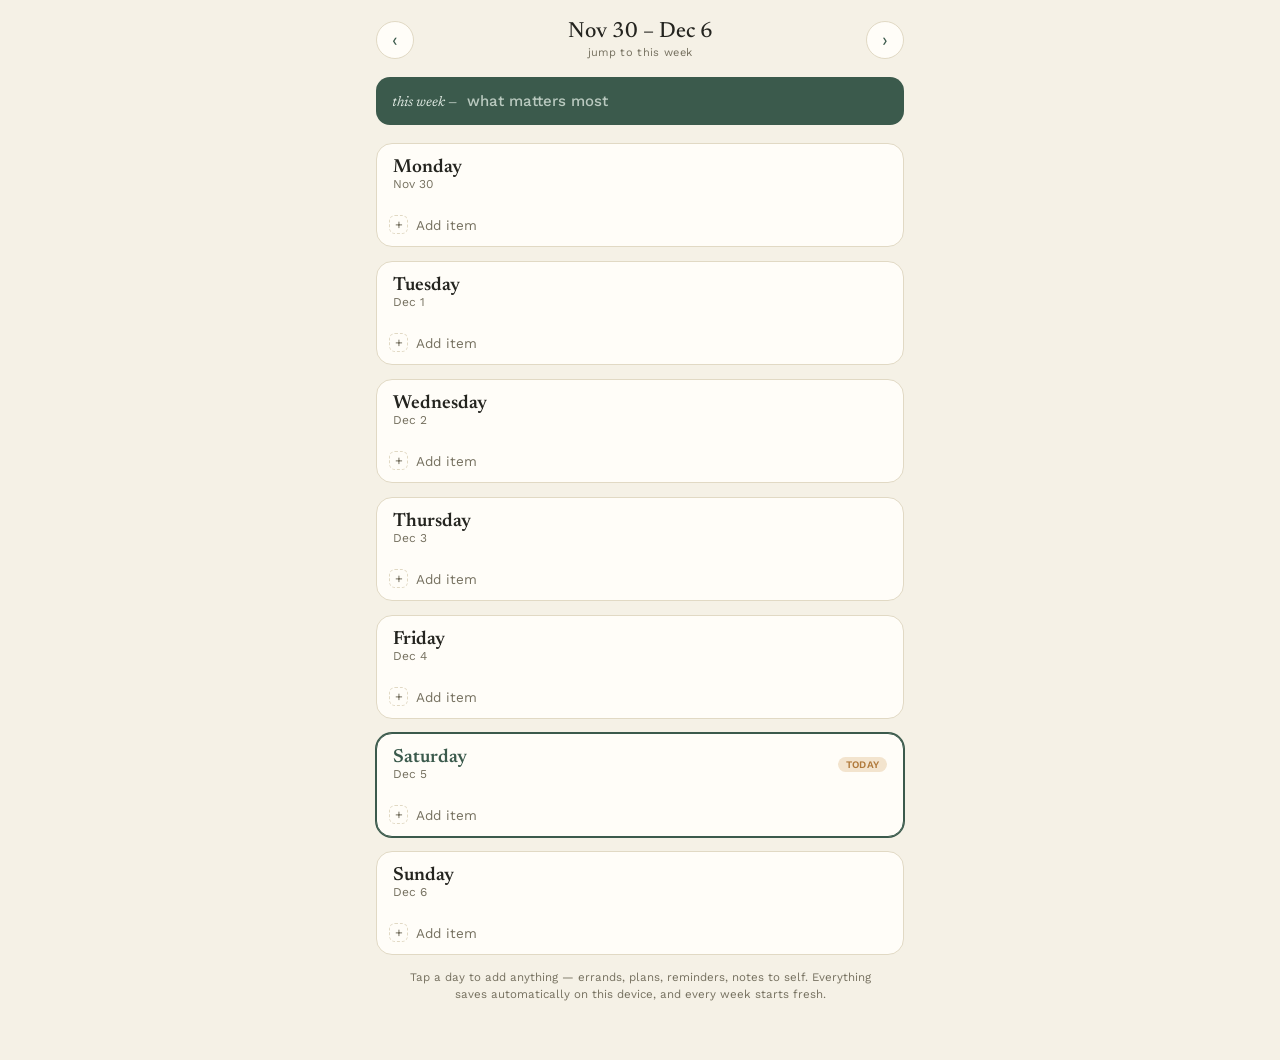
==== planner/index.html @ 42be1db9 "Add files via upload" ====
<!DOCTYPE html>
<html lang="en">
<head>
<meta charset="UTF-8">
<meta name="viewport" content="width=device-width, initial-scale=1.0, maximum-scale=1.0, viewport-fit=cover">
<title>Weekly Planner</title>

<link rel="manifest" href="manifest.webmanifest">
<meta name="theme-color" content="#3B5A4C">
<meta name="mobile-web-app-capable" content="yes">
<meta name="apple-mobile-web-app-capable" content="yes">
<meta name="apple-mobile-web-app-status-bar-style" content="black-translucent">
<meta name="apple-mobile-web-app-title" content="Planner">
<link rel="apple-touch-icon" href="apple-touch-icon.png">
<link rel="icon" href="icon-192.png">

<link rel="preconnect" href="https://fonts.googleapis.com">
<link href="https://fonts.googleapis.com/css2?family=Newsreader:ital,wght@0,400;0,500;0,600;1,400&family=Work+Sans:wght@400;500;600;700&display=swap" rel="stylesheet">
<style>
  :root{
    --paper: #F5F1E6;
    --paper-card: #FFFDF8;
    --ink: #24241F;
    --ink-soft: #75705F;
    --line: #E1D9C4;
    --pine: #3B5A4C;
    --pine-dim: #E4EAE3;
    --ochre: #B0793A;
    --ochre-dim: #F3E4CE;
    --done: #A9A296;
  }
  *{box-sizing:border-box;}
  html,body{margin:0;padding:0;}
  body{
    background:var(--paper);
    color:var(--ink);
    font-family:'Work Sans', sans-serif;
    -webkit-tap-highlight-color: transparent;
    padding-bottom:48px;
    padding-top:env(safe-area-inset-top);
  }
  .wrap{
    max-width:560px;
    margin:0 auto;
    padding:20px 16px 8px;
  }

  .top{
    display:flex;
    align-items:center;
    justify-content:space-between;
    margin-bottom:18px;
  }
  .nav-btn{
    width:38px;height:38px;
    border-radius:50%;
    border:1px solid var(--line);
    background:var(--paper-card);
    color:var(--pine);
    font-size:18px;
    display:flex;align-items:center;justify-content:center;
    cursor:pointer;
    touch-action:manipulation;
  }
  .nav-btn:active{background:var(--pine-dim);}
  .week-label{
    text-align:center;
    flex:1;
  }
  .week-label .range{
    font-family:'Newsreader', serif;
    font-size:22px;
    font-weight:500;
    line-height:1.1;
  }
  .week-label .sub{
    font-size:11px;
    letter-spacing:.03em;
    color:var(--ink-soft);
    margin-top:2px;
    cursor:pointer;
  }

  .focus{
    background:var(--pine);
    border-radius:14px;
    padding:14px 16px;
    margin-bottom:18px;
    display:flex;
    align-items:baseline;
    gap:8px;
  }
  .focus .tag{
    font-family:'Newsreader', serif;
    font-style:italic;
    color:#DCE6DF;
    font-size:14px;
    white-space:nowrap;
  }
  .focus input{
    flex:1;
    background:transparent;
    border:none;
    outline:none;
    color:#fff;
    font-family:'Work Sans', sans-serif;
    font-size:15px;
    font-weight:500;
  }
  .focus input::placeholder{color:#B9C9BF;}

  .day{
    background:var(--paper-card);
    border:1px solid var(--line);
    border-radius:16px;
    margin-bottom:14px;
    overflow:hidden;
  }
  .day.today{
    border-color:var(--pine);
    box-shadow:0 0 0 1px var(--pine);
  }
  .day-head{
    display:flex;
    align-items:center;
    justify-content:space-between;
    padding:14px 16px 8px;
  }
  .day-name{
    font-family:'Newsreader', serif;
    font-size:19px;
    font-weight:600;
  }
  .day-date{
    font-size:12px;
    color:var(--ink-soft);
  }
  .today .day-name{color:var(--pine);}
  .today-pill{
    font-size:10px;
    background:var(--ochre-dim);
    color:var(--ochre);
    border-radius:20px;
    padding:2px 8px;
    font-weight:600;
    letter-spacing:.02em;
  }

  .items{
    padding:2px 10px 8px;
  }
  .item{
    display:flex;
    align-items:flex-start;
    gap:10px;
    padding:7px 6px;
    border-radius:8px;
  }
  .item:active{background:var(--pine-dim);}
  .check{
    width:19px;height:19px;
    min-width:19px;
    border-radius:6px;
    border:1.5px solid var(--line);
    margin-top:1px;
    display:flex;align-items:center;justify-content:center;
    cursor:pointer;
    background:#fff;
  }
  .check.on{
    background:var(--pine);
    border-color:var(--pine);
  }
  .check.on svg{display:block;}
  .check svg{display:none;width:12px;height:12px;}
  .item-text{
    flex:1;
    border:none;
    outline:none;
    background:transparent;
    font-family:'Work Sans', sans-serif;
    font-size:14.5px;
    color:var(--ink);
    padding-top:1px;
    resize:none;
    line-height:1.35;
  }
  .item.done .item-text{
    color:var(--done);
    text-decoration:line-through;
    text-decoration-color:var(--done);
  }
  .item-del{
    color:var(--line);
    font-size:16px;
    cursor:pointer;
    padding:2px 4px;
    line-height:1;
  }
  .item:hover .item-del{color:var(--ink-soft);}

  .add-row{
    display:flex;
    align-items:center;
    gap:8px;
    padding:6px 12px 12px;
    color:var(--ink-soft);
    font-size:13.5px;
    cursor:pointer;
  }
  .add-row .plus{
    width:19px;height:19px;
    border-radius:6px;
    border:1.5px dashed var(--line);
    display:flex;align-items:center;justify-content:center;
    font-size:13px;
    color:var(--ink-soft);
  }

  .foot-note{
    text-align:center;
    color:var(--ink-soft);
    font-size:11.5px;
    margin-top:10px;
    padding:0 20px;
    line-height:1.5;
  }

  .status{
    position:fixed;
    bottom:14px;left:50%;
    transform:translateX(-50%) translateY(20px);
    background:var(--ink);
    color:#fff;
    font-size:12px;
    padding:7px 14px;
    border-radius:20px;
    opacity:0;
    transition:opacity .25s ease, transform .25s ease;
    pointer-events:none;
  }
  .status.show{opacity:.92; transform:translateX(-50%) translateY(0);}
</style>
</head>
<body>

<div class="wrap">
  <div class="top">
    <div class="nav-btn" id="prevBtn">&#8249;</div>
    <div class="week-label">
      <div class="range" id="weekRange">—</div>
      <div class="sub" id="jumpToday">jump to this week</div>
    </div>
    <div class="nav-btn" id="nextBtn">&#8250;</div>
  </div>

  <div class="focus">
    <span class="tag">this week —</span>
    <input id="focusInput" type="text" placeholder="what matters most" maxlength="80">
  </div>

  <div id="days"></div>

  <div class="foot-note">Tap a day to add anything — errands, plans, reminders, notes to self. Everything saves automatically on this device, and every week starts fresh.</div>
</div>

<div class="status" id="status">Saved</div>

<script>
(function(){
  const DAY_NAMES = ['Monday','Tuesday','Wednesday','Thursday','Friday','Saturday','Sunday'];
  const daysEl = document.getElementById('days');
  const weekRangeEl = document.getElementById('weekRange');
  const focusInput = document.getElementById('focusInput');
  const statusEl = document.getElementById('status');

  let statusTimer;
  function flash(msg){
    statusEl.textContent = msg || 'Saved';
    statusEl.classList.add('show');
    clearTimeout(statusTimer);
    statusTimer = setTimeout(()=>statusEl.classList.remove('show'), 900);
  }

  function startOfWeek(d){
    const date = new Date(d);
    const day = (date.getDay() + 6) % 7;
    date.setDate(date.getDate() - day);
    date.setHours(0,0,0,0);
    return date;
  }
  function isoDate(d){
    return d.getFullYear() + '-' + String(d.getMonth()+1).padStart(2,'0') + '-' + String(d.getDate()).padStart(2,'0');
  }
  function fmtRange(monday){
    const sunday = new Date(monday);
    sunday.setDate(sunday.getDate()+6);
    const optsSame = { month: 'short' };
    const mMonth = monday.toLocaleDateString(undefined, optsSame);
    const sMonth = sunday.toLocaleDateString(undefined, optsSame);
    if (mMonth === sMonth){
      return `${mMonth} ${monday.getDate()}–${sunday.getDate()}`;
    }
    return `${mMonth} ${monday.getDate()} – ${sMonth} ${sunday.getDate()}`;
  }
  function isSameDay(a,b){
    return a.getFullYear()===b.getFullYear() && a.getMonth()===b.getMonth() && a.getDate()===b.getDate();
  }

  let currentMonday = startOfWeek(new Date());
  let weekData = null;
  let saveTimer = null;

  function emptyWeek(){
    return {
      focus: '',
      days: Array.from({length:7}, () => ({ items: [] }))
    };
  }

  function storageKey(monday){
    return 'planner:week:' + isoDate(monday);
  }

  function loadWeek(monday){
    try{
      const raw = localStorage.getItem(storageKey(monday));
      weekData = raw ? JSON.parse(raw) : emptyWeek();
    }catch(e){
      weekData = emptyWeek();
    }
    render();
  }

  function scheduleSave(){
    clearTimeout(saveTimer);
    saveTimer = setTimeout(()=>{
      try{
        localStorage.setItem(storageKey(currentMonday), JSON.stringify(weekData));
        flash('Saved');
      }catch(e){
        flash('Could not save');
      }
    }, 300);
  }

  function render(){
    weekRangeEl.textContent = fmtRange(currentMonday);
    focusInput.value = weekData.focus || '';
    daysEl.innerHTML = '';
    const today = new Date();

    DAY_NAMES.forEach((name, idx) => {
      const date = new Date(currentMonday);
      date.setDate(date.getDate() + idx);
      const dayIsToday = isSameDay(date, today);

      const card = document.createElement('div');
      card.className = 'day' + (dayIsToday ? ' today' : '');

      const head = document.createElement('div');
      head.className = 'day-head';
      head.innerHTML = `
        <div>
          <div class="day-name">${name}</div>
          <div class="day-date">${date.toLocaleDateString(undefined,{month:'short', day:'numeric'})}</div>
        </div>
        ${dayIsToday ? '<div class="today-pill">TODAY</div>' : ''}
      `;
      card.appendChild(head);

      const itemsWrap = document.createElement('div');
      itemsWrap.className = 'items';

      weekData.days[idx].items.forEach((item, itemIdx) => {
        itemsWrap.appendChild(renderItem(idx, itemIdx, item));
      });

      card.appendChild(itemsWrap);

      const addRow = document.createElement('div');
      addRow.className = 'add-row';
      addRow.innerHTML = `<span class="plus">+</span><span>Add item</span>`;
      addRow.addEventListener('click', () => {
        weekData.days[idx].items.push({ text: '', done: false });
        render();
        scheduleSave();
        setTimeout(() => {
          const inputs = daysEl.querySelectorAll(`[data-day="${idx}"] .item-text`);
          const last = inputs[inputs.length - 1];
          if (last) last.focus();
        }, 0);
      });
      card.appendChild(addRow);

      daysEl.appendChild(card);
    });
  }

  function renderItem(dayIdx, itemIdx, item){
    const row = document.createElement('div');
    row.className = 'item' + (item.done ? ' done' : '');
    row.setAttribute('data-day', dayIdx);

    const check = document.createElement('div');
    check.className = 'check' + (item.done ? ' on' : '');
    check.innerHTML = `<svg viewBox="0 0 16 16" fill="none"><path d="M3 8.5L6.2 12L13 4" stroke="white" stroke-width="2" stroke-linecap="round" stroke-linejoin="round"/></svg>`;
    check.addEventListener('click', () => {
      item.done = !item.done;
      render();
      scheduleSave();
    });

    const text = document.createElement('textarea');
    text.className = 'item-text';
    text.rows = 1;
    text.value = item.text;
    text.placeholder = 'type here';
    text.addEventListener('input', () => {
      item.text = text.value;
      text.style.height = 'auto';
      text.style.height = text.scrollHeight + 'px';
      scheduleSave();
    });
    text.addEventListener('keydown', (e) => {
      if (e.key === 'Enter'){ e.preventDefault(); text.blur(); }
    });

    const del = document.createElement('div');
    del.className = 'item-del';
    del.textContent = '×';
    del.addEventListener('click', () => {
      weekData.days[dayIdx].items.splice(itemIdx, 1);
      render();
      scheduleSave();
    });

    row.appendChild(check);
    row.appendChild(text);
    row.appendChild(del);

    setTimeout(() => {
      text.style.height = 'auto';
      text.style.height = text.scrollHeight + 'px';
    }, 0);

    return row;
  }

  focusInput.addEventListener('input', () => {
    weekData.focus = focusInput.value;
    scheduleSave();
  });

  document.getElementById('prevBtn').addEventListener('click', () => {
    currentMonday = new Date(currentMonday);
    currentMonday.setDate(currentMonday.getDate() - 7);
    loadWeek(currentMonday);
  });
  document.getElementById('nextBtn').addEventListener('click', () => {
    currentMonday = new Date(currentMonday);
    currentMonday.setDate(currentMonday.getDate() + 7);
    loadWeek(currentMonday);
  });
  document.getElementById('jumpToday').addEventListener('click', () => {
    currentMonday = startOfWeek(new Date());
    loadWeek(currentMonday);
  });

  loadWeek(currentMonday);

  if ('serviceWorker' in navigator) {
    window.addEventListener('load', () => {
      navigator.serviceWorker.register('sw.js').catch(()=>{});
    });
  }
})();
</script>

</body>
</html>
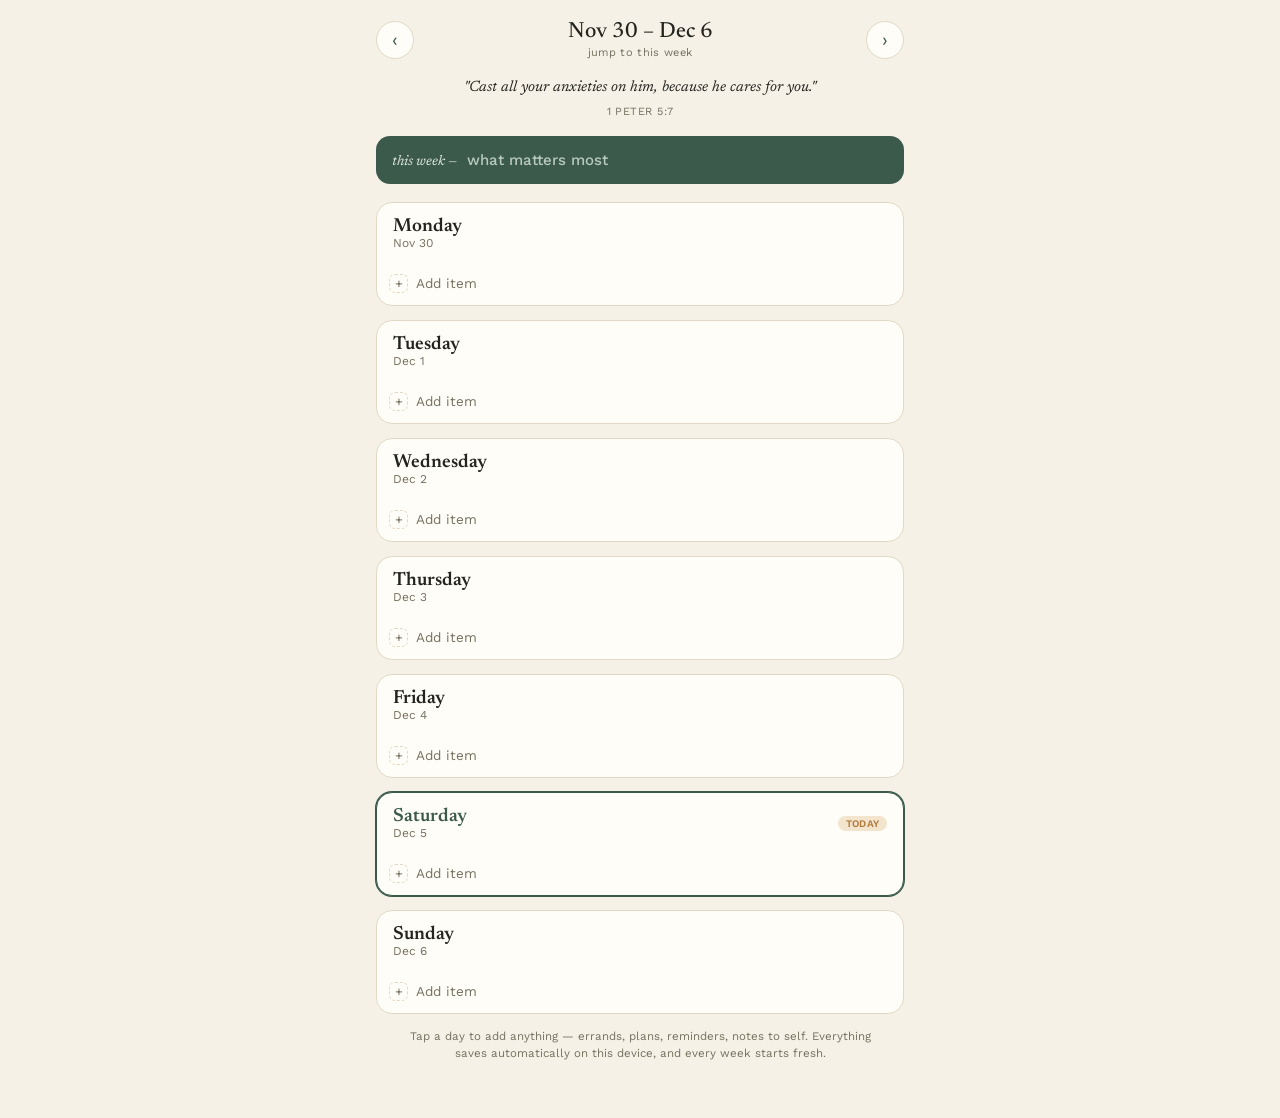
==== commit a1746e02: "Add rotating quote/verse card to weekly planner Shows a random inspirational quote or Bible verse ea" ====
--- a/planner/index.html
+++ b/planner/index.html
@@ -81,6 +81,26 @@
     cursor:pointer;
   }
 
+  .quote{
+    text-align:center;
+    padding:0 20px;
+    margin-bottom:18px;
+  }
+  .quote .quote-text{
+    font-family:'Newsreader', serif;
+    font-style:italic;
+    font-size:15px;
+    line-height:1.45;
+    color:var(--ink);
+  }
+  .quote .quote-source{
+    font-size:11px;
+    letter-spacing:.04em;
+    text-transform:uppercase;
+    color:var(--ink-soft);
+    margin-top:6px;
+  }
+
   .focus{
     background:var(--pine);
     border-radius:14px;
@@ -254,6 +274,11 @@
     <div class="nav-btn" id="nextBtn">&#8250;</div>
   </div>
 
+  <div class="quote" id="quoteBox">
+    <div class="quote-text" id="quoteText"></div>
+    <div class="quote-source" id="quoteSource"></div>
+  </div>
+
   <div class="focus">
     <span class="tag">this week —</span>
     <input id="focusInput" type="text" placeholder="what matters most" maxlength="80">
@@ -269,6 +294,37 @@
 <script>
 (function(){
   const DAY_NAMES = ['Monday','Tuesday','Wednesday','Thursday','Friday','Saturday','Sunday'];
+
+  const QUOTES = [
+    { text: "Trust in the LORD with all your heart, and do not lean on your own understanding.", source: "Proverbs 3:5" },
+    { text: "I can do all things through him who strengthens me.", source: "Philippians 4:13" },
+    { text: "Be strong and courageous. Do not fear or be in dread, for the LORD your God is with you wherever you go.", source: "Joshua 1:9" },
+    { text: "Cast all your anxieties on him, because he cares for you.", source: "1 Peter 5:7" },
+    { text: "This is the day that the LORD has made; let us rejoice and be glad in it.", source: "Psalm 118:24" },
+    { text: "For I know the plans I have for you, declares the LORD, plans for welfare and not for evil, to give you a future and a hope.", source: "Jeremiah 29:11" },
+    { text: "Come to me, all who labor and are heavy laden, and I will give you rest.", source: "Matthew 11:28" },
+    { text: "The LORD is my shepherd; I shall not want.", source: "Psalm 23:1" },
+    { text: "Be still, and know that I am God.", source: "Psalm 46:10" },
+    { text: "And we know that for those who love God all things work together for good.", source: "Romans 8:28" },
+    { text: "Do not be anxious about anything, but in everything by prayer and supplication with thanksgiving let your requests be made known to God.", source: "Philippians 4:6" },
+    { text: "The LORD is my light and my salvation; whom shall I fear?", source: "Psalm 27:1" },
+    { text: "Let all that you do be done in love.", source: "1 Corinthians 16:14" },
+    { text: "It always seems impossible until it's done.", source: "Nelson Mandela" },
+    { text: "The way to get started is to quit talking and begin doing.", source: "Walt Disney" },
+    { text: "What lies behind us and what lies before us are tiny matters compared to what lies within us.", source: "Ralph Waldo Emerson" },
+    { text: "Success is not final, failure is not fatal: it is the courage to continue that counts.", source: "Winston Churchill" },
+    { text: "The only way to do great work is to love what you do.", source: "Steve Jobs" },
+    { text: "In the middle of difficulty lies opportunity.", source: "Albert Einstein" },
+    { text: "You are never too old to set another goal or to dream a new dream.", source: "C.S. Lewis" },
+    { text: "Do the best you can until you know better. Then when you know better, do better.", source: "Maya Angelou" },
+    { text: "The future belongs to those who believe in the beauty of their dreams.", source: "Eleanor Roosevelt" },
+    { text: "Small deeds done are better than great deeds planned.", source: "Peter Marshall" },
+    { text: "A year from now you may wish you had started today.", source: "Karen Lamb" }
+  ];
+  function pickQuote(){
+    return QUOTES[Math.floor(Math.random() * QUOTES.length)];
+  }
+
   const daysEl = document.getElementById('days');
   const weekRangeEl = document.getElementById('weekRange');
   const focusInput = document.getElementById('focusInput');
@@ -467,6 +523,10 @@
     loadWeek(currentMonday);
   });
 
+  const quote = pickQuote();
+  document.getElementById('quoteText').textContent = '"' + quote.text + '"';
+  document.getElementById('quoteSource').textContent = quote.source;
+
   loadWeek(currentMonday);
 
   if ('serviceWorker' in navigator) {
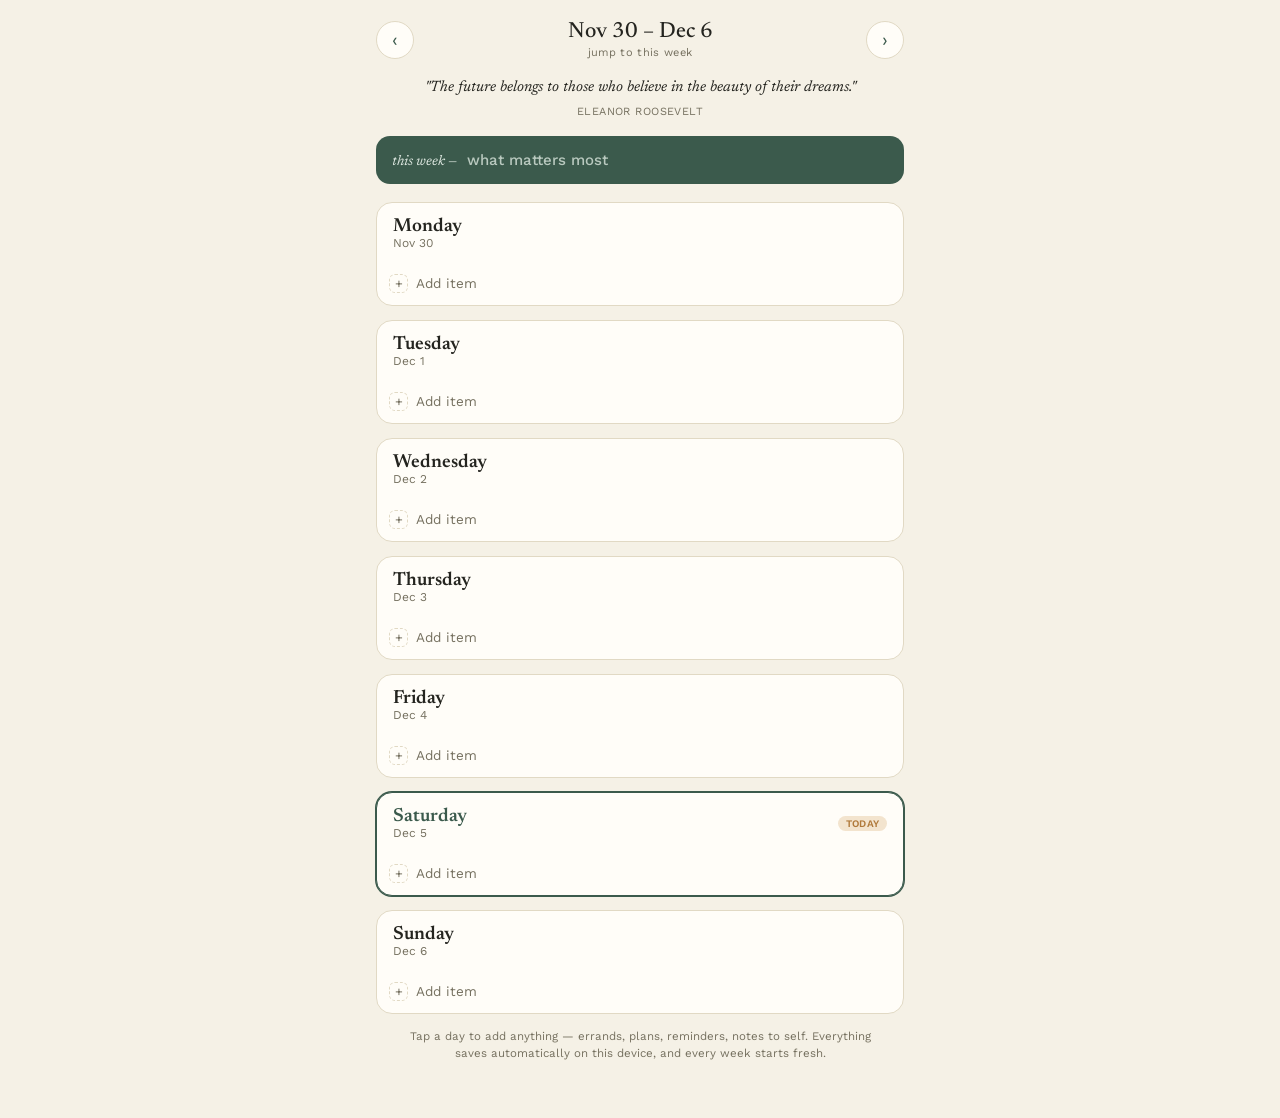
==== commit 3853d20c: "Make planner quote change daily instead of every load Deterministic pick based on the calendar date " ====
--- a/planner/index.html
+++ b/planner/index.html
@@ -322,7 +322,9 @@
     { text: "A year from now you may wish you had started today.", source: "Karen Lamb" }
   ];
   function pickQuote(){
-    return QUOTES[Math.floor(Math.random() * QUOTES.length)];
+    const today = new Date();
+    const dayKey = today.getFullYear() * 10000 + (today.getMonth() + 1) * 100 + today.getDate();
+    return QUOTES[dayKey % QUOTES.length];
   }
 
   const daysEl = document.getElementById('days');
